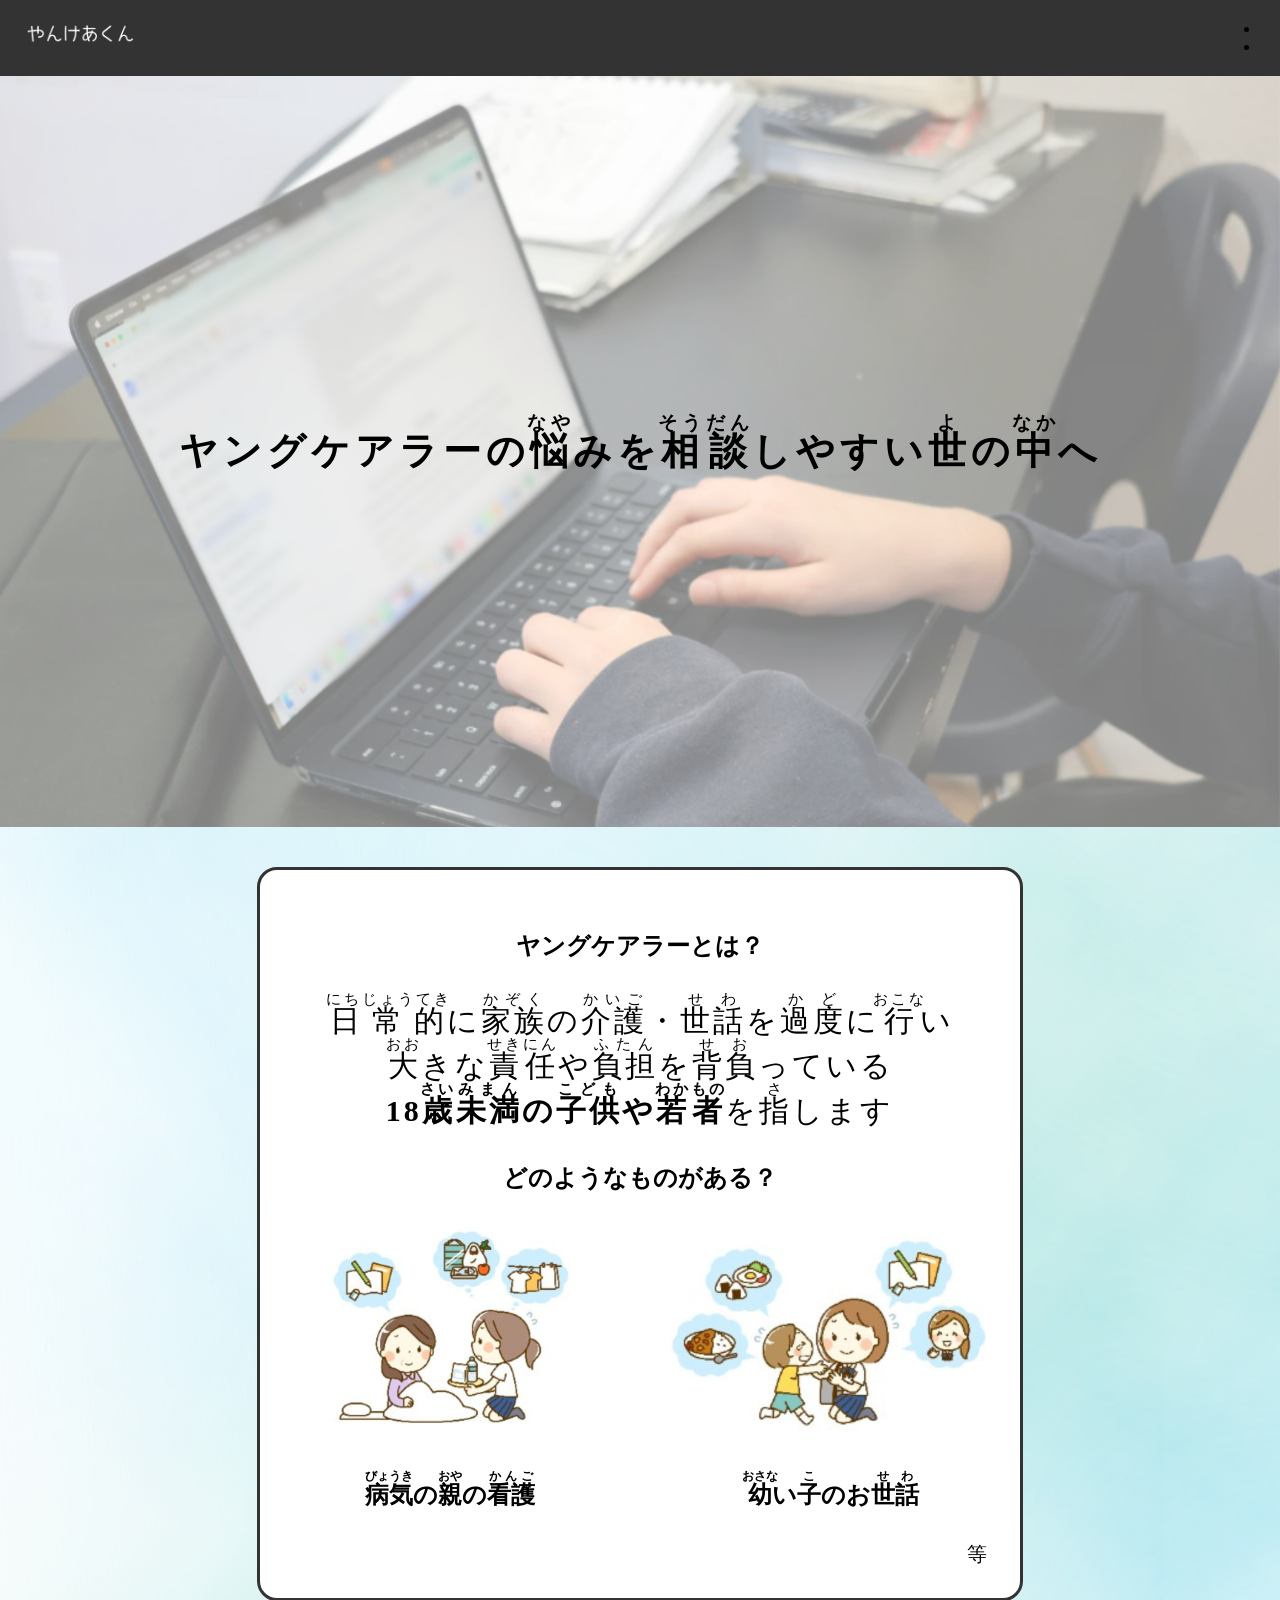
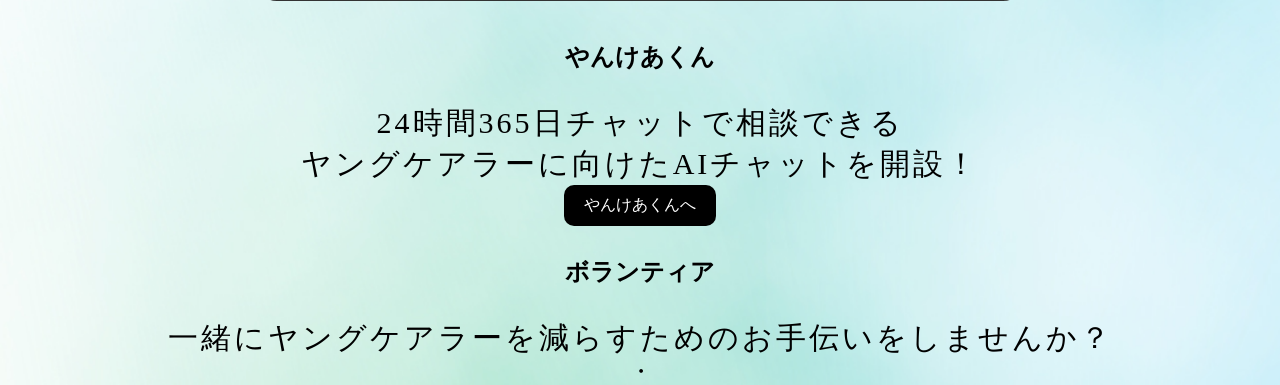
==== index.html @ 2a583b75 "サイト遷移" ====
<!DOCTYPE html>
<html lang = "ja">
<head>
  <meta charset= "UTF-8" >
  <meta name = "viewport" content = "width=device-width, initial-scale=1.0">
  <title>YC</title>
  <link rel = "stylesheet" href = "style.css">
</head>

<body>
  <header>
    <img src = "6d7vv.png">
    <ul>
      <li></li>
      <li></li>
    </ul>
  </header>

  <h1 class = "title">ヤングケアラーの<ruby><rb>悩</rb><rp>(</rp><rt>なや</rt><rp>)</rp></ruby>みを<ruby><rb>相談</rb><rp>(</rp><rt>そうだん</rt><rp>)</rp></ruby>しやすい<ruby><rb>世</rb><rp>(</rp><rt>よ</rt><rp>)</rp></ruby>の<ruby><rb>中</rb><rp>(</rp><rt>なか</rt><rp>)</rp></ruby>へ</h1>

  <div id = "ヤングケアラー">
    <h2>ヤングケアラーとは？</h2>
    <p class = "説明">
      <ruby><rb>日常的</rb><rp>(</rp><rt>にちじょうてき</rt><rp>)</rp></ruby>に<ruby><rb>家族</rb><rp>(</rp><rt>かぞく</rt><rp>)</rp></ruby>の<ruby><rb>介護</rb><rp>(</rp><rt>かいご</rt><rp>)</rp></ruby>・<ruby><rb>世話</rb><rp>(</rp><rt>せわ</rt><rp>)</rp></ruby>を<ruby><rb>過度</rb><rp>(</rp><rt>かど</rt><rp>)</rp></ruby>に<ruby><rb>行</rb><rp>(</rp><rt>おこな</rt><rp>)</rp></ruby>い
      <br>
      <ruby><rb>大</rb><rp>(</rp><rt>おお</rt><rp>)</rp></ruby>きな<ruby><rb>責任</rb><rp>(</rp><rt>せきにん</rt><rp>)</rp></ruby>や<ruby><rb>負担</rb><rp>(</rp><rt>ふたん</rt><rp>)</rp></ruby>を<ruby><rb>背負</rb><rp>(</rp><rt>せお</rt><rp>)</rp></ruby>っている
      <br>
      <span>18<ruby><rb>歳</rb><rp>(</rp><rt>さい</rt><rp>)</rp></ruby><ruby><rb>未満</rb><rp>(</rp><rt>みまん</rt><rp>)</rp></ruby>の<ruby><rb>子供</rb><rp>(</rp><rt>こども</rt><rp>)</rp></ruby>や<ruby><rb>若者</rb><rp>(</rp><rt>わかもの</rt><rp>)</rp></ruby></span>を<ruby><rb>指</rb><rp>(</rp><rt>さ</rt><rp>)</rp></ruby>します
    </p>

    <div id = "一例">
      <h2>どのようなものがある？</h2>
    </div>

    <div class = "image">
      <div class = "box">
        <img src = "1.png">
        <h2><ruby><rb>病気</rb><rp>(</rp><rt>びょうき</rt><rp>)</rp></ruby>の<ruby><rb>親</rb><rp>(</rp><rt>おや</rt><rp>)</rp></ruby>の<ruby><rb>看護</rb><rp>(</rp><rt>かんご</rt><rp>)</rp></ruby></h2>
      </div>
    
      <div class = "box">
        <img src = "2.png">
        <h2><ruby><rb>幼</rb><rp>(</rp><rt>おさな</rt><rp>)</rp></ruby>い<ruby><rb>子</rb><rp>(</rp><rt>こ</rt><rp>)</rp></ruby>のお<ruby><rb>世話</rb><rp>(</rp><rt>せわ</rt><rp>)</rp></ruby></h2>
      </div>
    </div>
    <p class = "tag">等</p>
  </div>




  <div id = "やんけあくん">
    <h2>やんけあくん</h2>
    <p>24時間365日チャットで相談できる
      <br>
      ヤングケアラーに向けたAIチャットを開設！
    </p>
    <a href = "https://projectn-shizuoka.github.io/YC/AI" class = "btn">やんけあくんへ</a>
  </div>

  <div id = "ボランティア">
    <h2>ボランティア</h2>
    <p>一緒にヤングケアラーを減らすためのお手伝いをしませんか？</P>
    <h3>・</h3>
  </div>

  <footer>

  </footer>
</body>
</html>
---- style.css ----
* {
  margin: 0;
  padding: 0;
}

header {
  background-color: #333333;
  display: flex;
  justify-content: space-between;
  padding: 20px;
}

header img{
  height: 30px;
}

body {
  text-align: center;
  margin: 0;
  background-image: url(27131331.jpg);
  background-size: cover;
}

.title {
  background-image: url(PC.png);
  background-size: cover;
  padding: 350px 0;
  font-size: 38px;
  letter-spacing: 5px;
}

#ヤングケアラー {
  background-color: white;
  border: 3px solid #333;
  border-radius: 20px;
  padding: 30px;
  width: 80%;
  max-width: 700px;
  margin: 40px auto;
}

.image {
  display: flex;
  justify-content: center;
  gap: 60px;
  align-items: center;
}

.tag {
  font-size: 20px;
  display: flex;
  justify-content: flex-end;
}

h2 {
  margin: 30px;
}

p {
  font-size: 30px;
  letter-spacing: 3px;
}

span {
  font-weight: bold;
}

.btn {
  display: inline-block;
  padding: 10px 20px;
  background: black;
  color: white;
  text-decoration: none;
  border-radius: 10px;
}
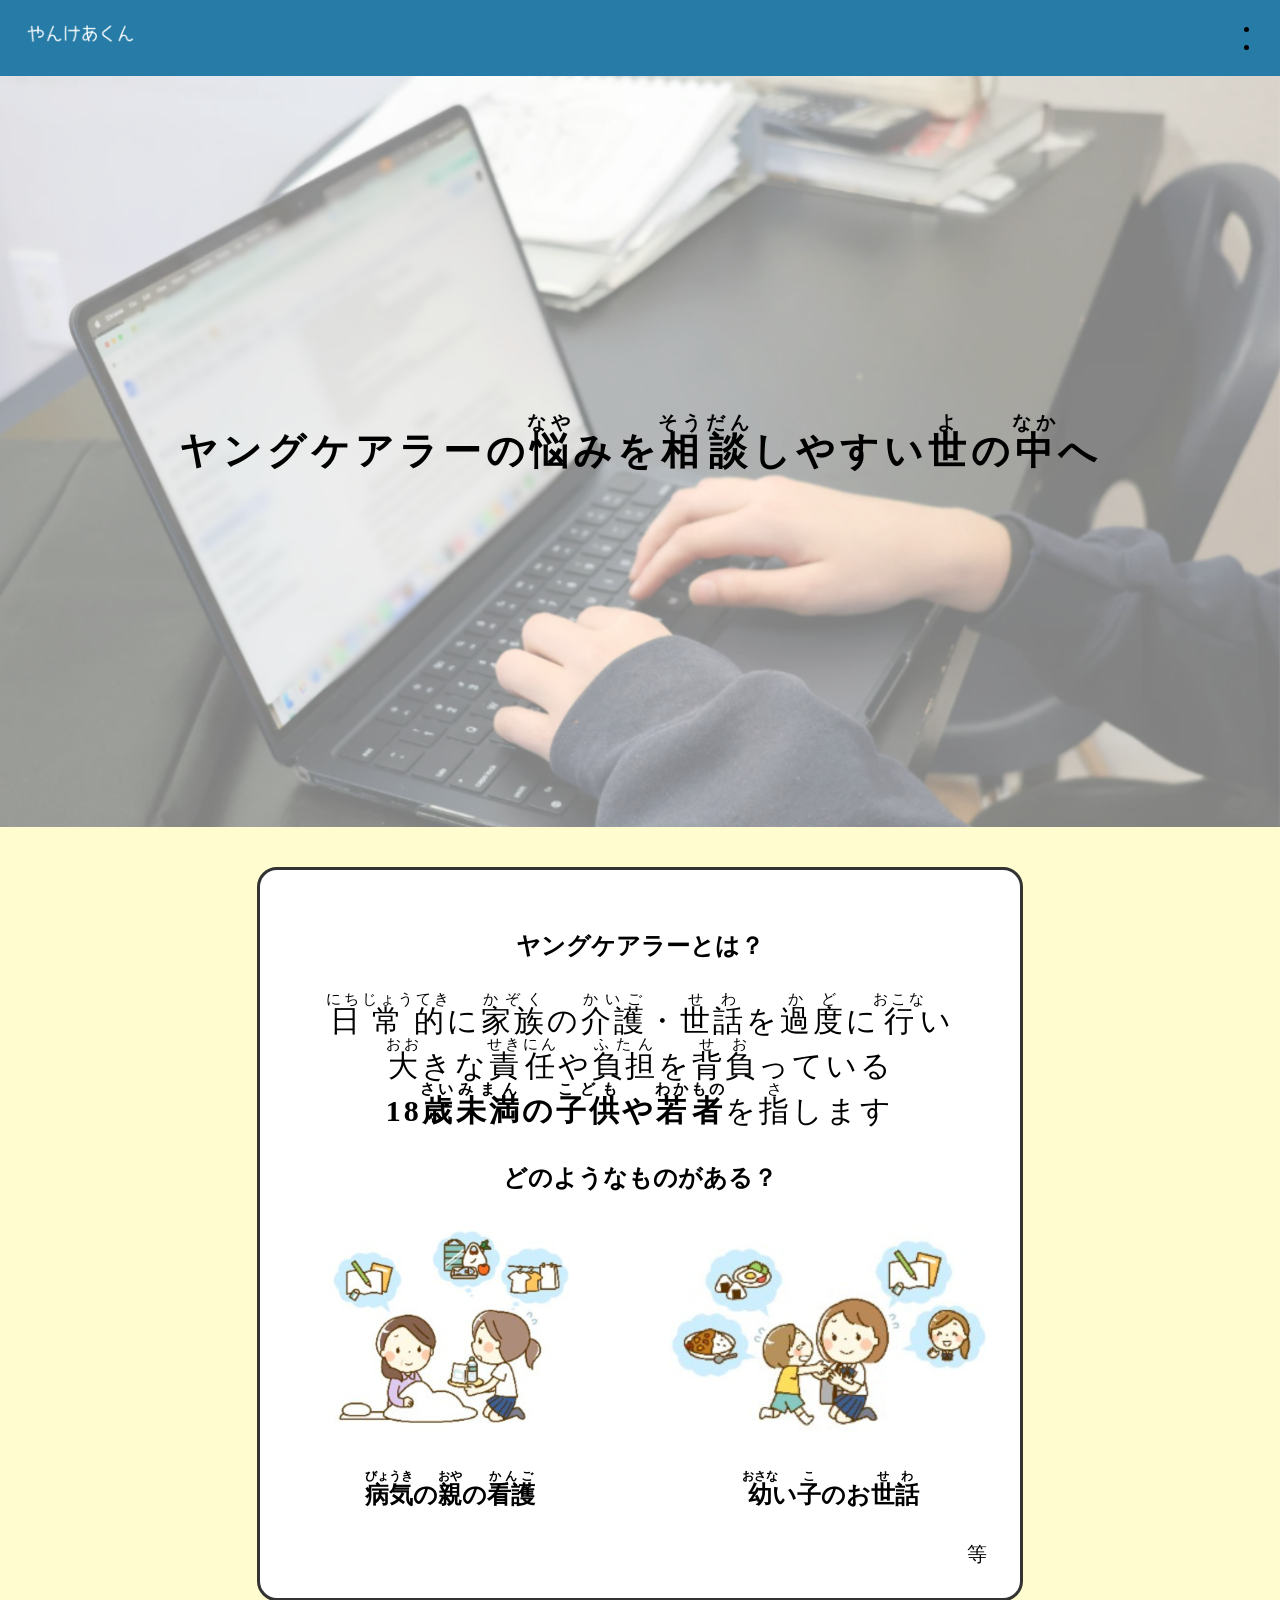
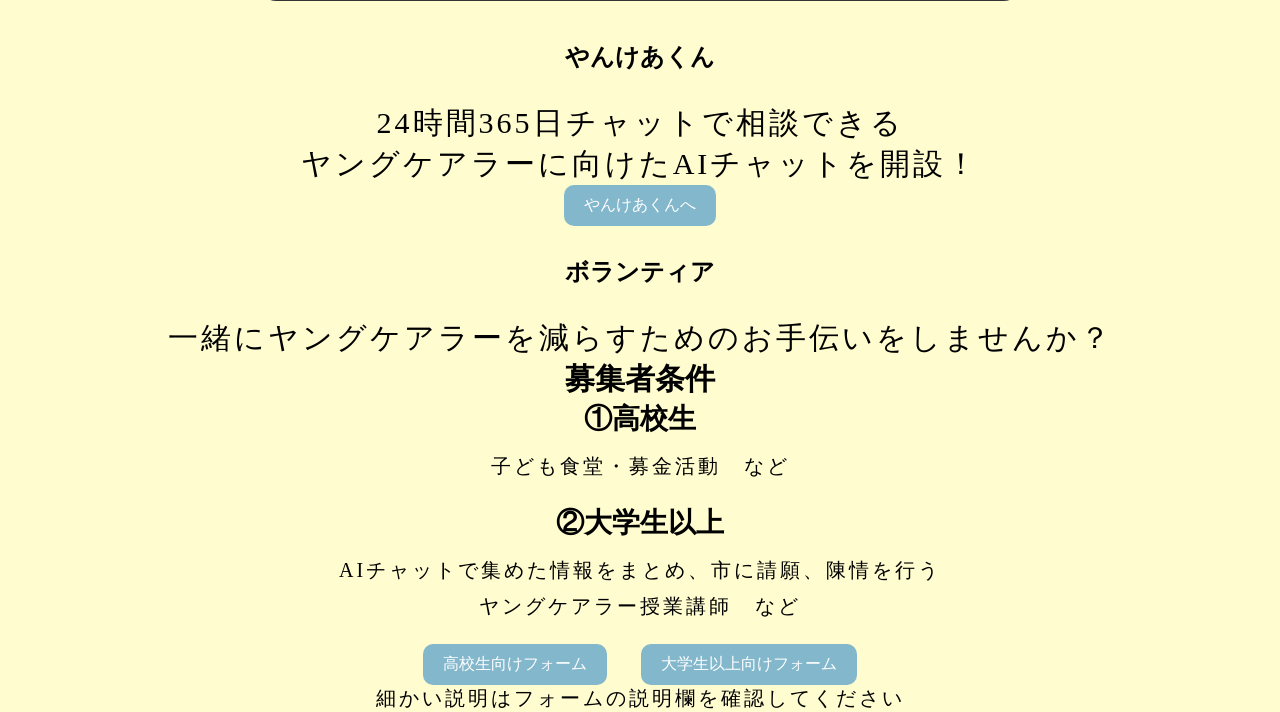
==== commit 7f247333: "色々" ====
--- a/index.html
+++ b/index.html
@@ -9,7 +9,9 @@
 
 <body>
   <header>
-    <img src = "6d7vv.png">
+    <a href = "https://projectn-shizuoka.github.io/YC/">
+      <img src = "6d7vv.png">
+    </a>
     <ul>
       <li></li>
       <li></li>
@@ -60,9 +62,29 @@
 
   <div id = "ボランティア">
     <h2>ボランティア</h2>
-    <p>一緒にヤングケアラーを減らすためのお手伝いをしませんか？</P>
-    <h3>・</h3>
+    <p>一緒にヤングケアラーを減らすためのお手伝いをしませんか？</p>
+    <h3>募集者条件</h3>
+
+    <div class = "条件">
+      <h3>①高校生</h3>
+      <p>子ども食堂・募金活動　など</p>
+    </div>
+
+    <div class = "条件">
+      <h3>②大学生以上</h3>
+      <p>AIチャットで集めた情報をまとめ、市に請願、陳情を行う</p>
+      <p>ヤングケアラー授業講師　など</p>
+    </div>
+
+    <a href = "https://docs.google.com/forms/d/e/1FAIpQLSfSboiYkQoDjA2jQTPBDQE5GX3nKRKYoiOXiu_vukmJs43rTQ/viewform?usp=publish-editor" class = "push">高校生向けフォーム</a>
+    <a href = "https://docs.google.com/forms/d/e/1FAIpQLScYDPjGBDAaTPzCqqTIodKEYMm9psNmknJYxz3lgyFinwPcyQ/viewform?usp=publish-editor" class = "push">大学生以上向けフォーム</a>
+    <p class = "caution">
+      細かい説明はフォームの説明欄を確認してください
+    </p>
+    
   </div>
+
+  <div></div>
 
   <footer>
 
--- a/style.css
+++ b/style.css
@@ -4,7 +4,7 @@
 }
 
 header {
-  background-color: #333333;
+  background-color: #267CA7;
   display: flex;
   justify-content: space-between;
   padding: 20px;
@@ -17,7 +17,7 @@
 body {
   text-align: center;
   margin: 0;
-  background-image: url(27131331.jpg);
+  background-image: url(YC_background.png);
   background-size: cover;
 }
 
@@ -68,8 +68,64 @@
 .btn {
   display: inline-block;
   padding: 10px 20px;
-  background: black;
+  background: #82B7CC;
   color: white;
   text-decoration: none;
   border-radius: 10px;
+  transition: 0.3s;
 }
+
+.btn:hover {
+  background: #4f8cad;
+}
+
+.push {
+  display: inline-block;
+  padding: 10px 20px;
+  background: #82B7CC;
+  color: white;
+  text-decoration: none;
+  border-radius: 10px;
+  margin: 0 15px;
+  transition: 0.3s;
+}
+
+.push:hover {
+  background: #4f8cad;
+}
+
+.ボランティア {
+  text-align: center;
+  padding: 60px 20px;
+}
+
+.ボランティア h2 {
+  font-size: 40px;
+  margin-bottom: 40px;
+}
+
+.ボランティア h3 {
+  margin-bottom: 40px;
+}
+
+.条件 {
+  margin-bottom: 20px;
+}
+
+.条件 h3 {
+  font-size: 28px;
+  margin-bottom: 10px;
+}
+
+.条件 p {
+  font-size: 20px;
+  line-height: 1.8;
+}
+
+.caution {
+  font-size: 20px;
+}
+
+h3 {
+  font-size: 30px;
+}
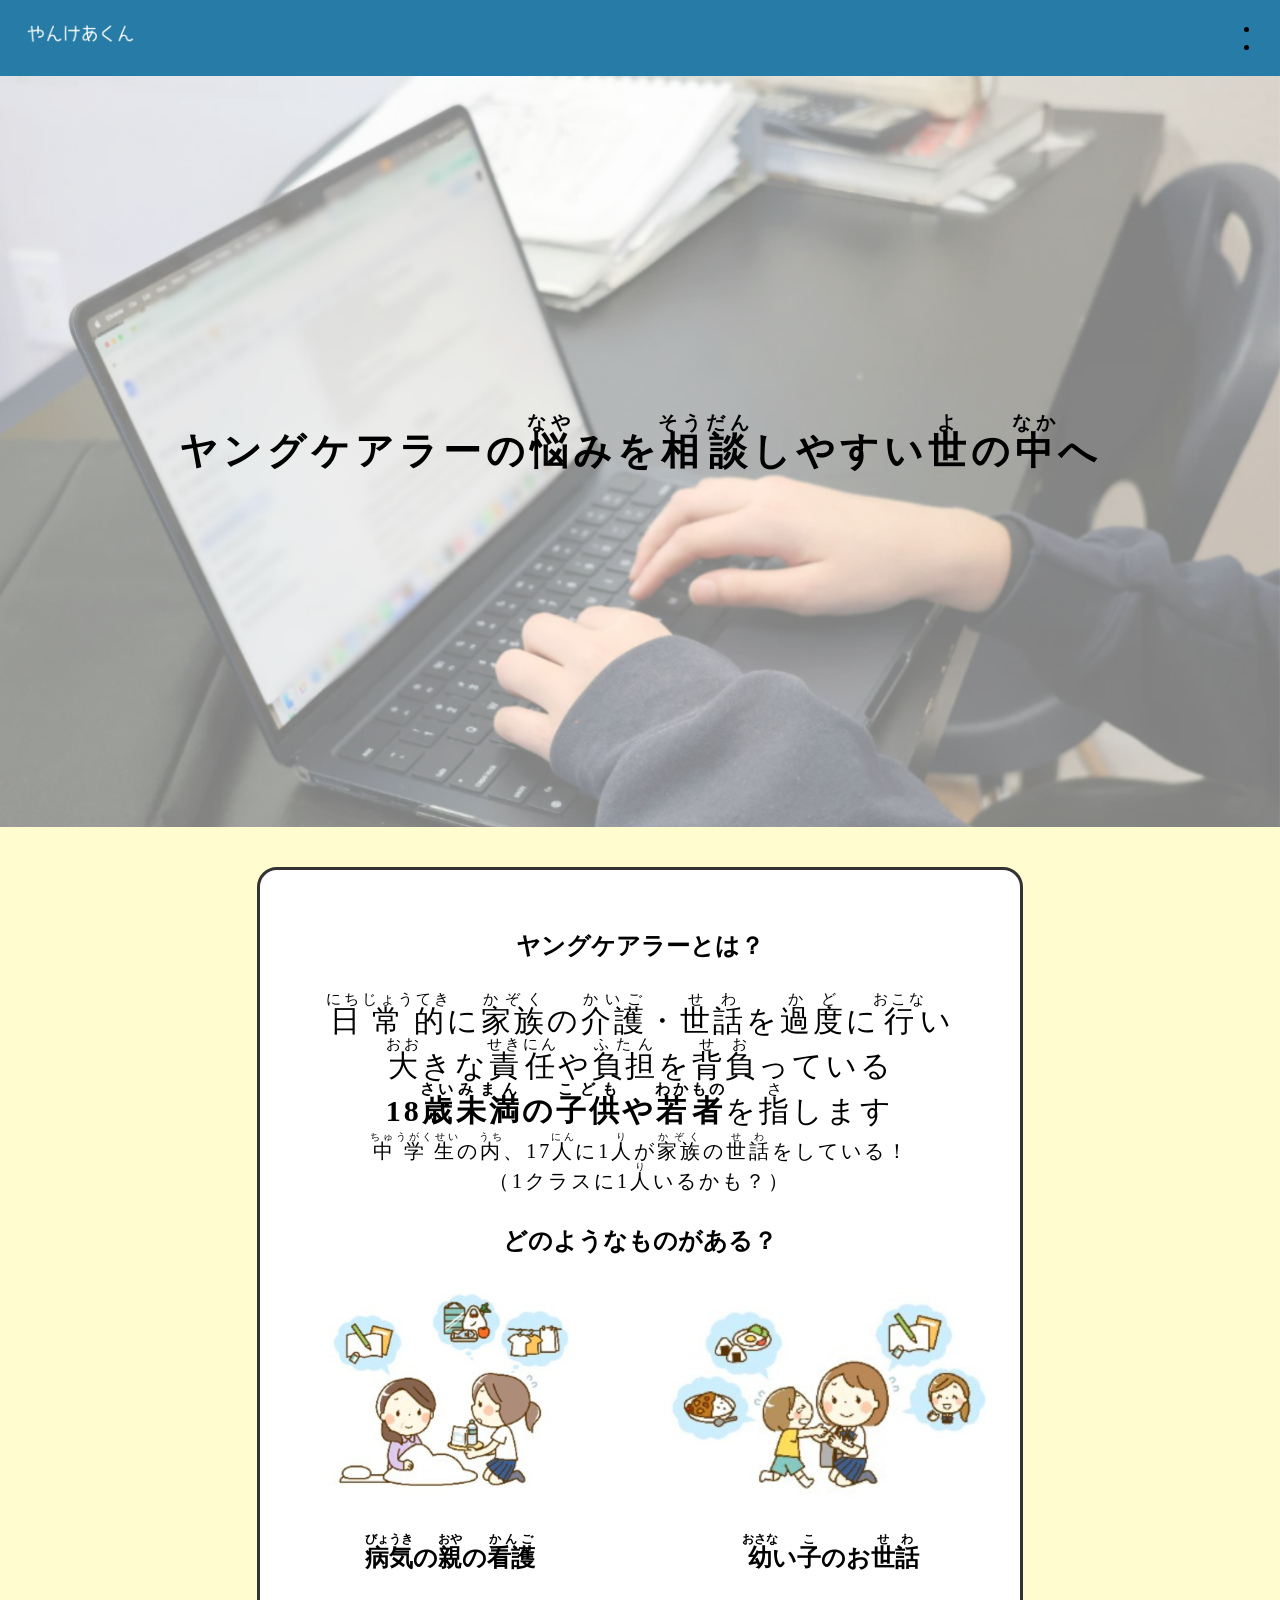
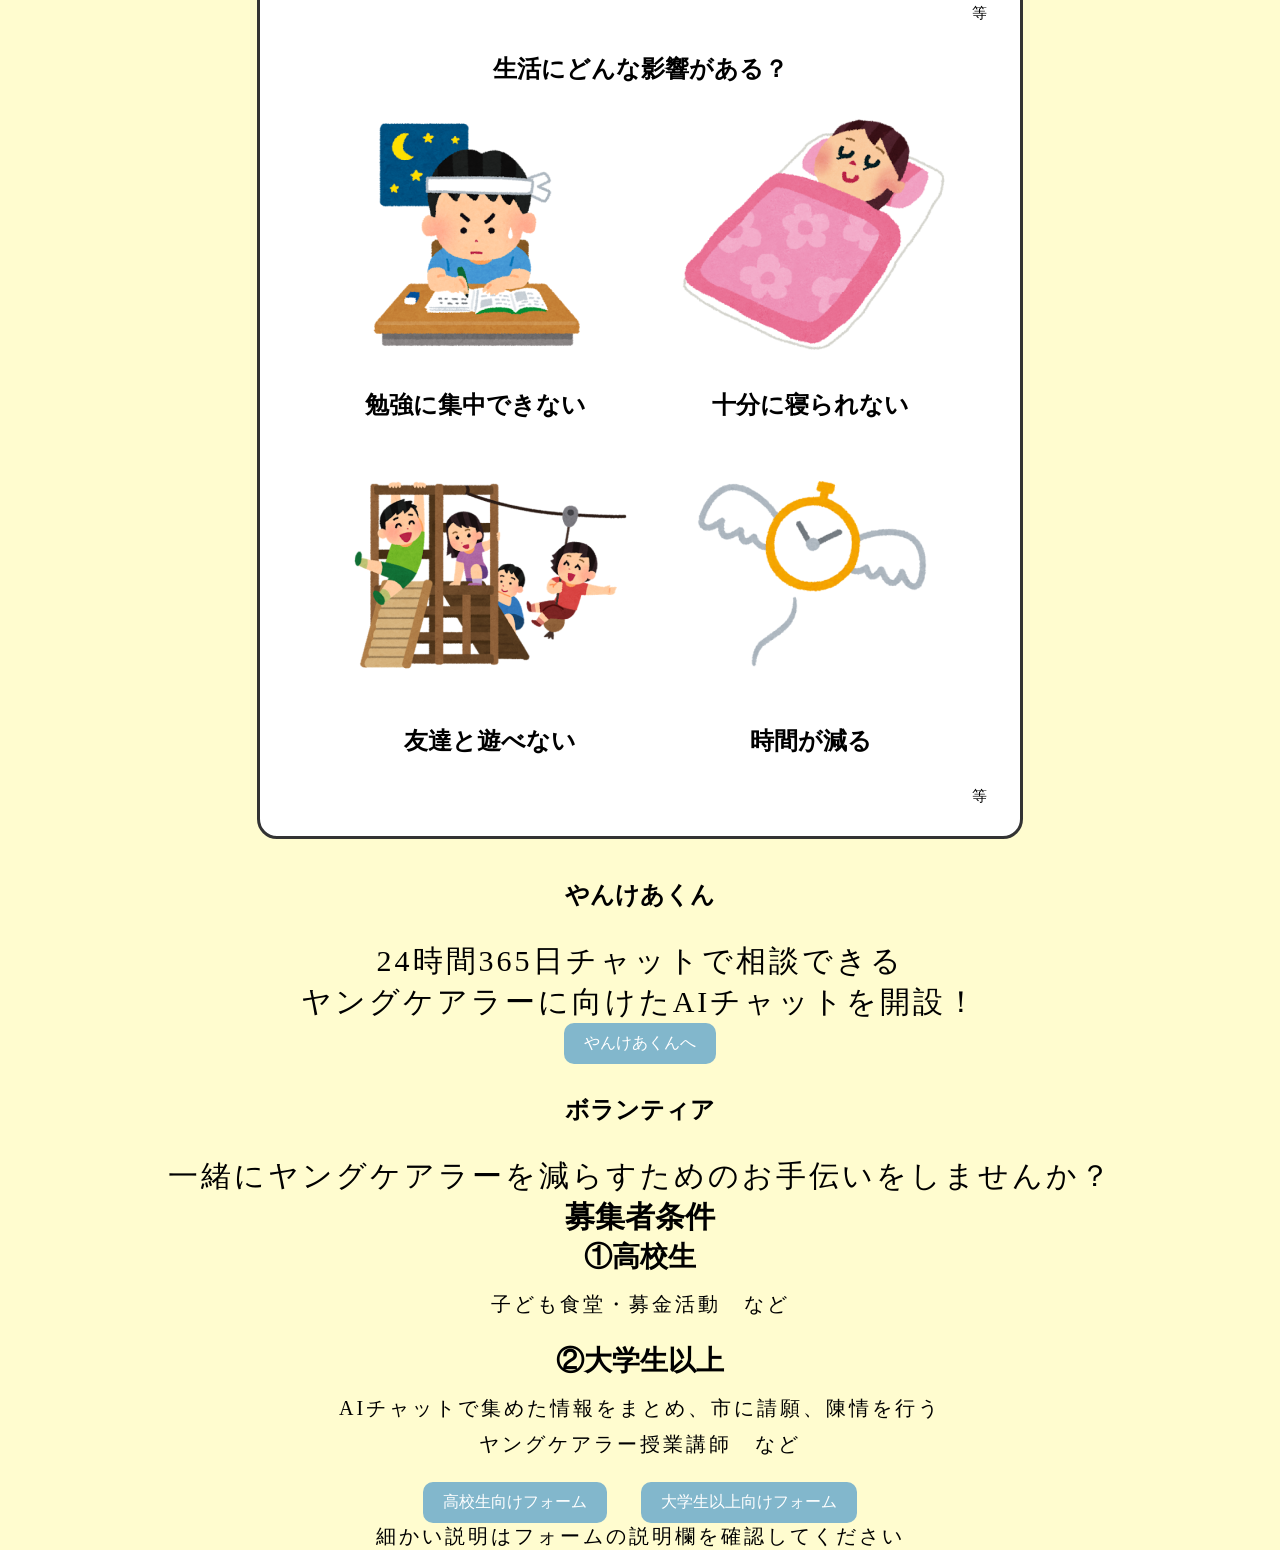
==== commit 5b5c5935: "スマホに対応した版の画像" ====
--- a/index.html
+++ b/index.html
@@ -5,6 +5,7 @@
   <meta name = "viewport" content = "width=device-width, initial-scale=1.0">
   <title>YC</title>
   <link rel = "stylesheet" href = "style.css">
+  <meta name="viewport" content="width=device-width, initial-scale=1.0">
 </head>
 
 <body>
@@ -30,6 +31,11 @@
       <span>18<ruby><rb>歳</rb><rp>(</rp><rt>さい</rt><rp>)</rp></ruby><ruby><rb>未満</rb><rp>(</rp><rt>みまん</rt><rp>)</rp></ruby>の<ruby><rb>子供</rb><rp>(</rp><rt>こども</rt><rp>)</rp></ruby>や<ruby><rb>若者</rb><rp>(</rp><rt>わかもの</rt><rp>)</rp></ruby></span>を<ruby><rb>指</rb><rp>(</rp><rt>さ</rt><rp>)</rp></ruby>します
     </p>
 
+    <p class = "人数">
+      <ruby><rb>中学生</rb><rp>(</rp><rt>ちゅうがくせい</rt><rp>)</rp></ruby>の<ruby><rb>内</rb><rp>(</rp><rt>うち</rt><rp>)</rp></ruby>、17<ruby><rb>人</rb><rp>(</rp><rt>にん</rt><rp>)</rp></ruby>に1<ruby><rb>人</rb><rp>(</rp><rt>り</rt><rp>)</rp></ruby>が<ruby><rb>家族</rb><rp>(</rp><rt>かぞく</rt><rp>)</rp></ruby>の<ruby><rb>世話</rb><rp>(</rp><rt>せわ</rt><rp>)</rp></ruby>をしている！
+      <br>（1クラスに1<ruby><rb>人</rb><rp>(</rp><rt>り</rt><rp>)</rp></ruby>いるかも？）
+    </p>
+
     <div id = "一例">
       <h2>どのようなものがある？</h2>
     </div>
@@ -45,6 +51,37 @@
         <h2><ruby><rb>幼</rb><rp>(</rp><rt>おさな</rt><rp>)</rp></ruby>い<ruby><rb>子</rb><rp>(</rp><rt>こ</rt><rp>)</rp></ruby>のお<ruby><rb>世話</rb><rp>(</rp><rt>せわ</rt><rp>)</rp></ruby></h2>
       </div>
     </div>
+
+    <p class = "tag">等</p>
+
+    <div class = "一例">
+      <h2>生活にどんな影響がある？</h2>
+    </div>
+
+    <div class = "image">
+      <div class = "box">
+        <img src = "study.png">
+        <h2>勉強に集中できない</h2>
+      </div>
+
+      <div class = "box">
+        <img src = "sleep.png">
+        <h2>十分に寝られない</h2>
+      </div>
+    </div>
+
+    <div class = "image">
+      <div class = "box">
+        <img src = "play.png">
+        <h2>友達と遊べない</h2>
+      </div>
+    
+      <div class = "box">
+        <img src = "time.png">
+        <h2>時間が減る</h2>
+      </div>
+    </div>
+
     <p class = "tag">等</p>
   </div>
 
--- a/style.css
+++ b/style.css
@@ -34,9 +34,12 @@
   border: 3px solid #333;
   border-radius: 20px;
   padding: 30px;
-  width: 80%;
   max-width: 700px;
   margin: 40px auto;
+}
+
+.人数 {
+  font-size: 20px;
 }
 
 .image {
@@ -46,8 +49,15 @@
   align-items: center;
 }
 
+@media (max-width: 768px) {
+  .image {
+    flex-direction: column;
+    gap: 20px;
+  }
+}
+
 .tag {
-  font-size: 20px;
+  font-size: 15px;
   display: flex;
   justify-content: flex-end;
 }
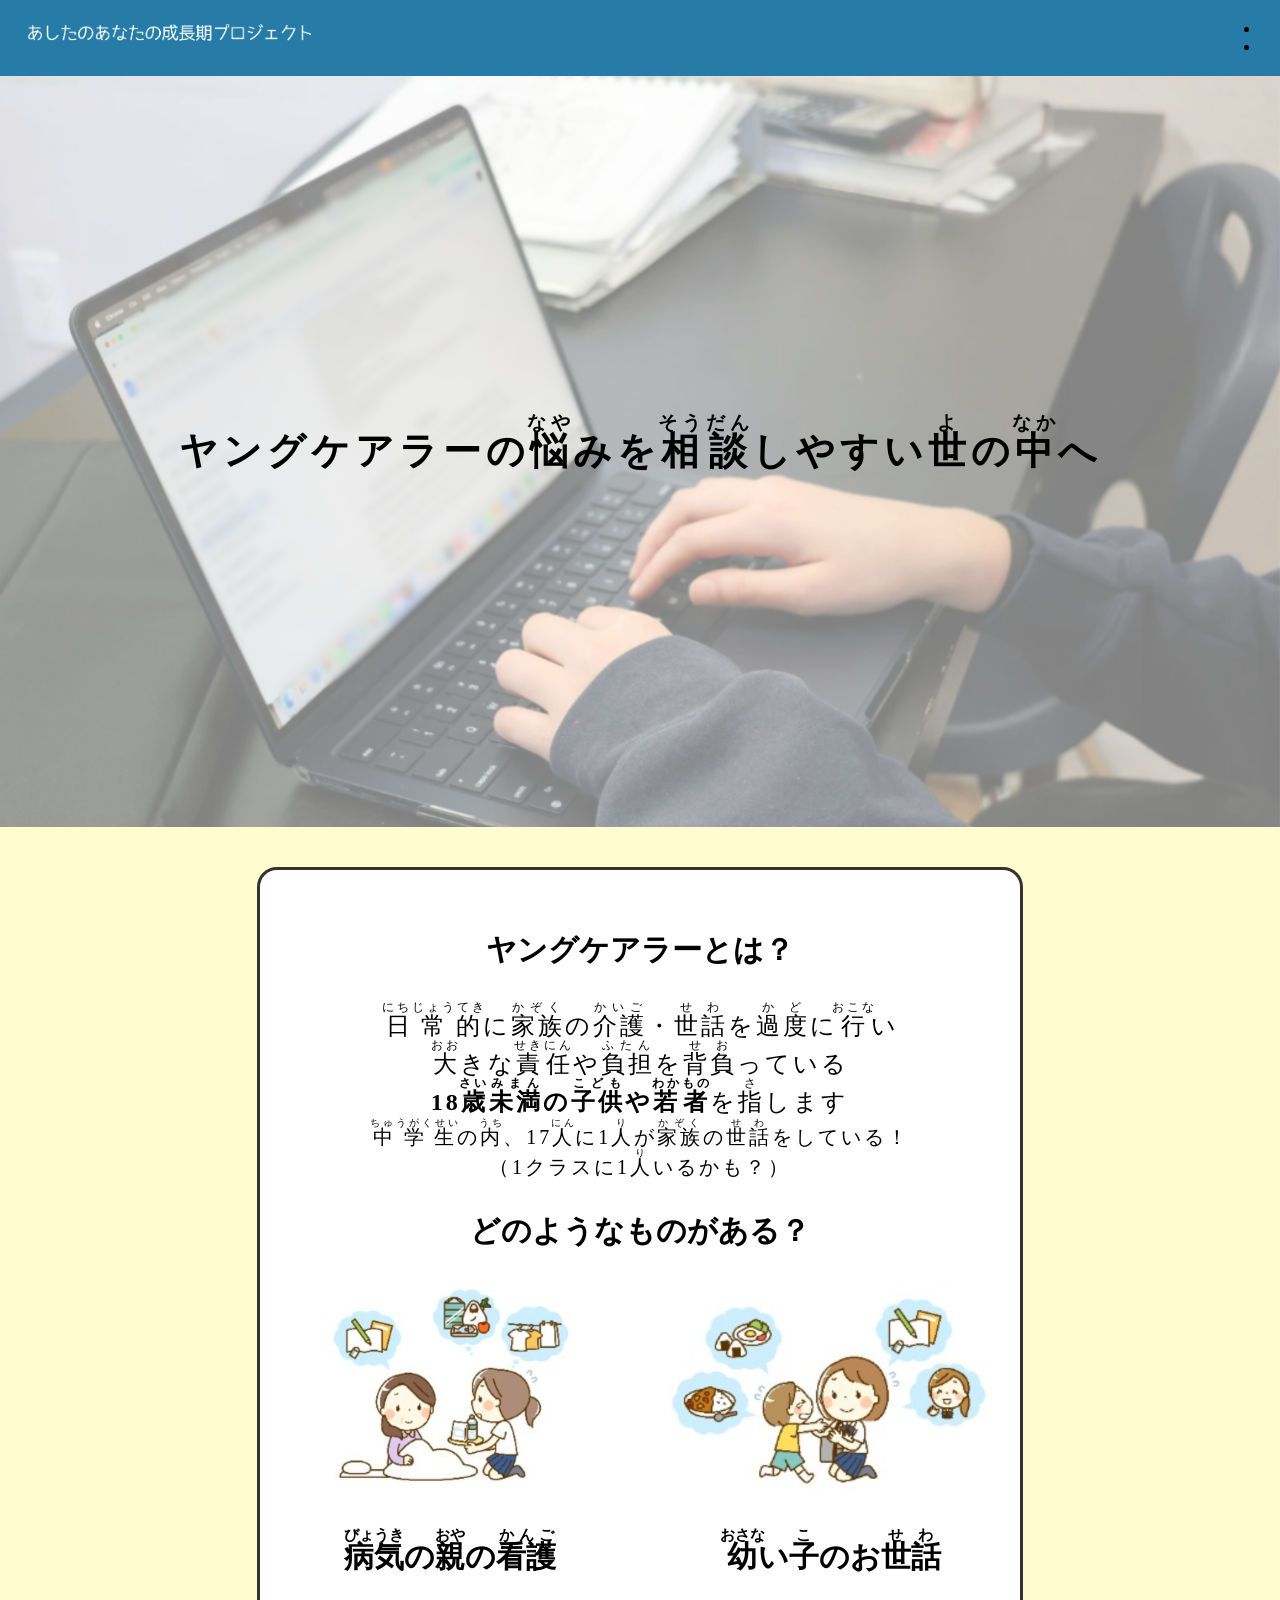
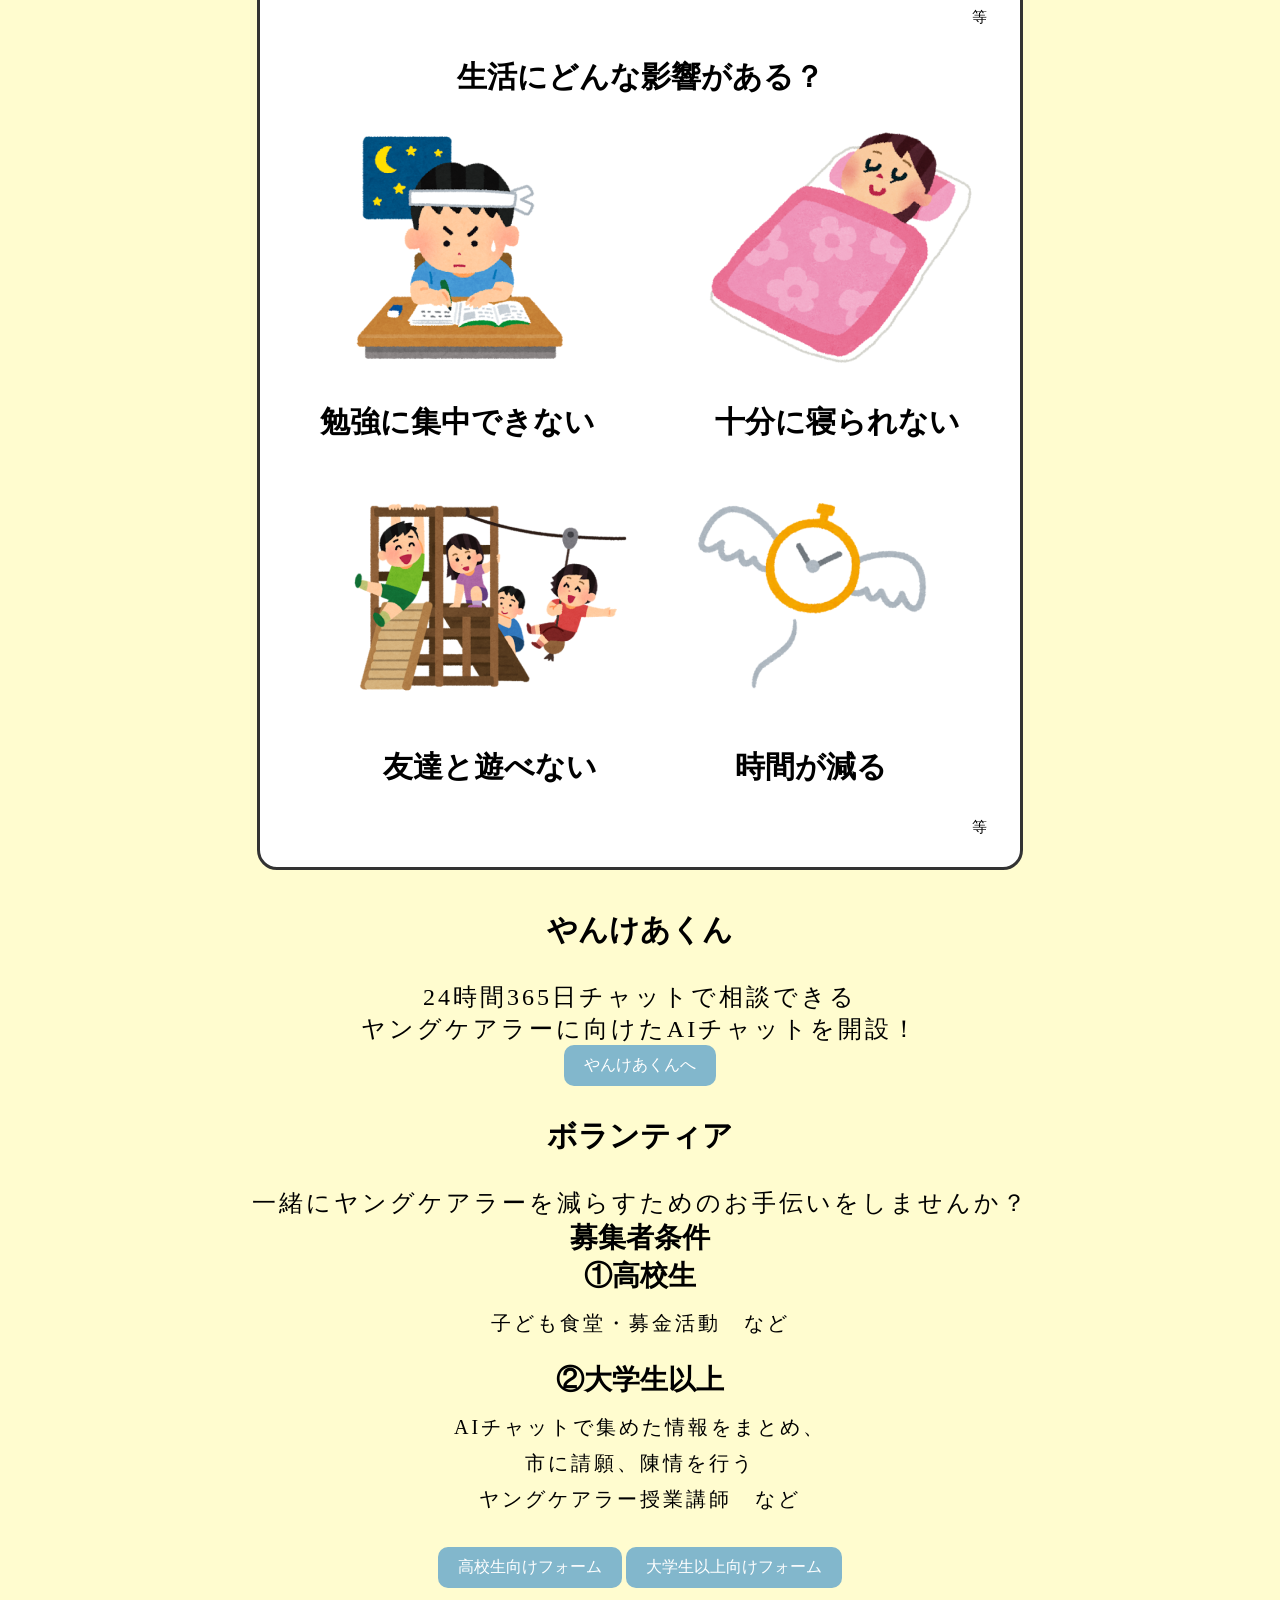
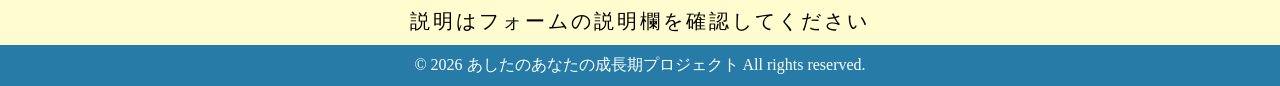
==== commit 6a367eba: "ふったー" ====
--- a/index.html
+++ b/index.html
@@ -11,7 +11,7 @@
 <body>
   <header>
     <a href = "https://projectn-shizuoka.github.io/YC/">
-      <img src = "6d7vv.png">
+      <img src = "名前.png">
     </a>
     <ul>
       <li></li>
@@ -109,14 +109,14 @@
 
     <div class = "条件">
       <h3>②大学生以上</h3>
-      <p>AIチャットで集めた情報をまとめ、市に請願、陳情を行う</p>
+      <p>AIチャットで集めた情報をまとめ、<br>市に請願、陳情を行う</p>
       <p>ヤングケアラー授業講師　など</p>
     </div>
 
     <a href = "https://docs.google.com/forms/d/e/1FAIpQLSfSboiYkQoDjA2jQTPBDQE5GX3nKRKYoiOXiu_vukmJs43rTQ/viewform?usp=publish-editor" class = "push">高校生向けフォーム</a>
     <a href = "https://docs.google.com/forms/d/e/1FAIpQLScYDPjGBDAaTPzCqqTIodKEYMm9psNmknJYxz3lgyFinwPcyQ/viewform?usp=publish-editor" class = "push">大学生以上向けフォーム</a>
     <p class = "caution">
-      細かい説明はフォームの説明欄を確認してください
+      説明はフォームの説明欄を確認してください
     </p>
     
   </div>
@@ -124,7 +124,7 @@
   <div></div>
 
   <footer>
-
+    &copy; 2026 あしたのあなたの成長期プロジェクト All rights reserved.
   </footer>
 </body>
 </html>
--- a/style.css
+++ b/style.css
@@ -25,7 +25,6 @@
   background-image: url(PC.png);
   background-size: cover;
   padding: 350px 0;
-  font-size: 38px;
   letter-spacing: 5px;
 }
 
@@ -62,15 +61,6 @@
   justify-content: flex-end;
 }
 
-h2 {
-  margin: 30px;
-}
-
-p {
-  font-size: 30px;
-  letter-spacing: 3px;
-}
-
 span {
   font-weight: bold;
 }
@@ -96,8 +86,9 @@
   color: white;
   text-decoration: none;
   border-radius: 10px;
-  margin: 0 15px;
+  margin: 10px auto;
   transition: 0.3s;
+
 }
 
 .push:hover {
@@ -134,8 +125,29 @@
 
 .caution {
   font-size: 20px;
+  padding: 10px;
+}
+
+p {
+  font-size: clamp(15px, 2.5vw, 24px);
+  letter-spacing: 3px;
+}
+
+h2 {
+  font-size: clamp(22px, 3vw, 30px);
+  margin: 30px;
 }
 
 h3 {
-  font-size: 30px;
+  font-size: clamp(18px, 2.5vw, 28px);
+}
+
+.title {
+  font-size: clamp(24px, 5vw, 38px);
+}
+
+footer{
+  background-color: #267CA7;
+  color: #FFFFFF;
+  padding: 10px;
 }
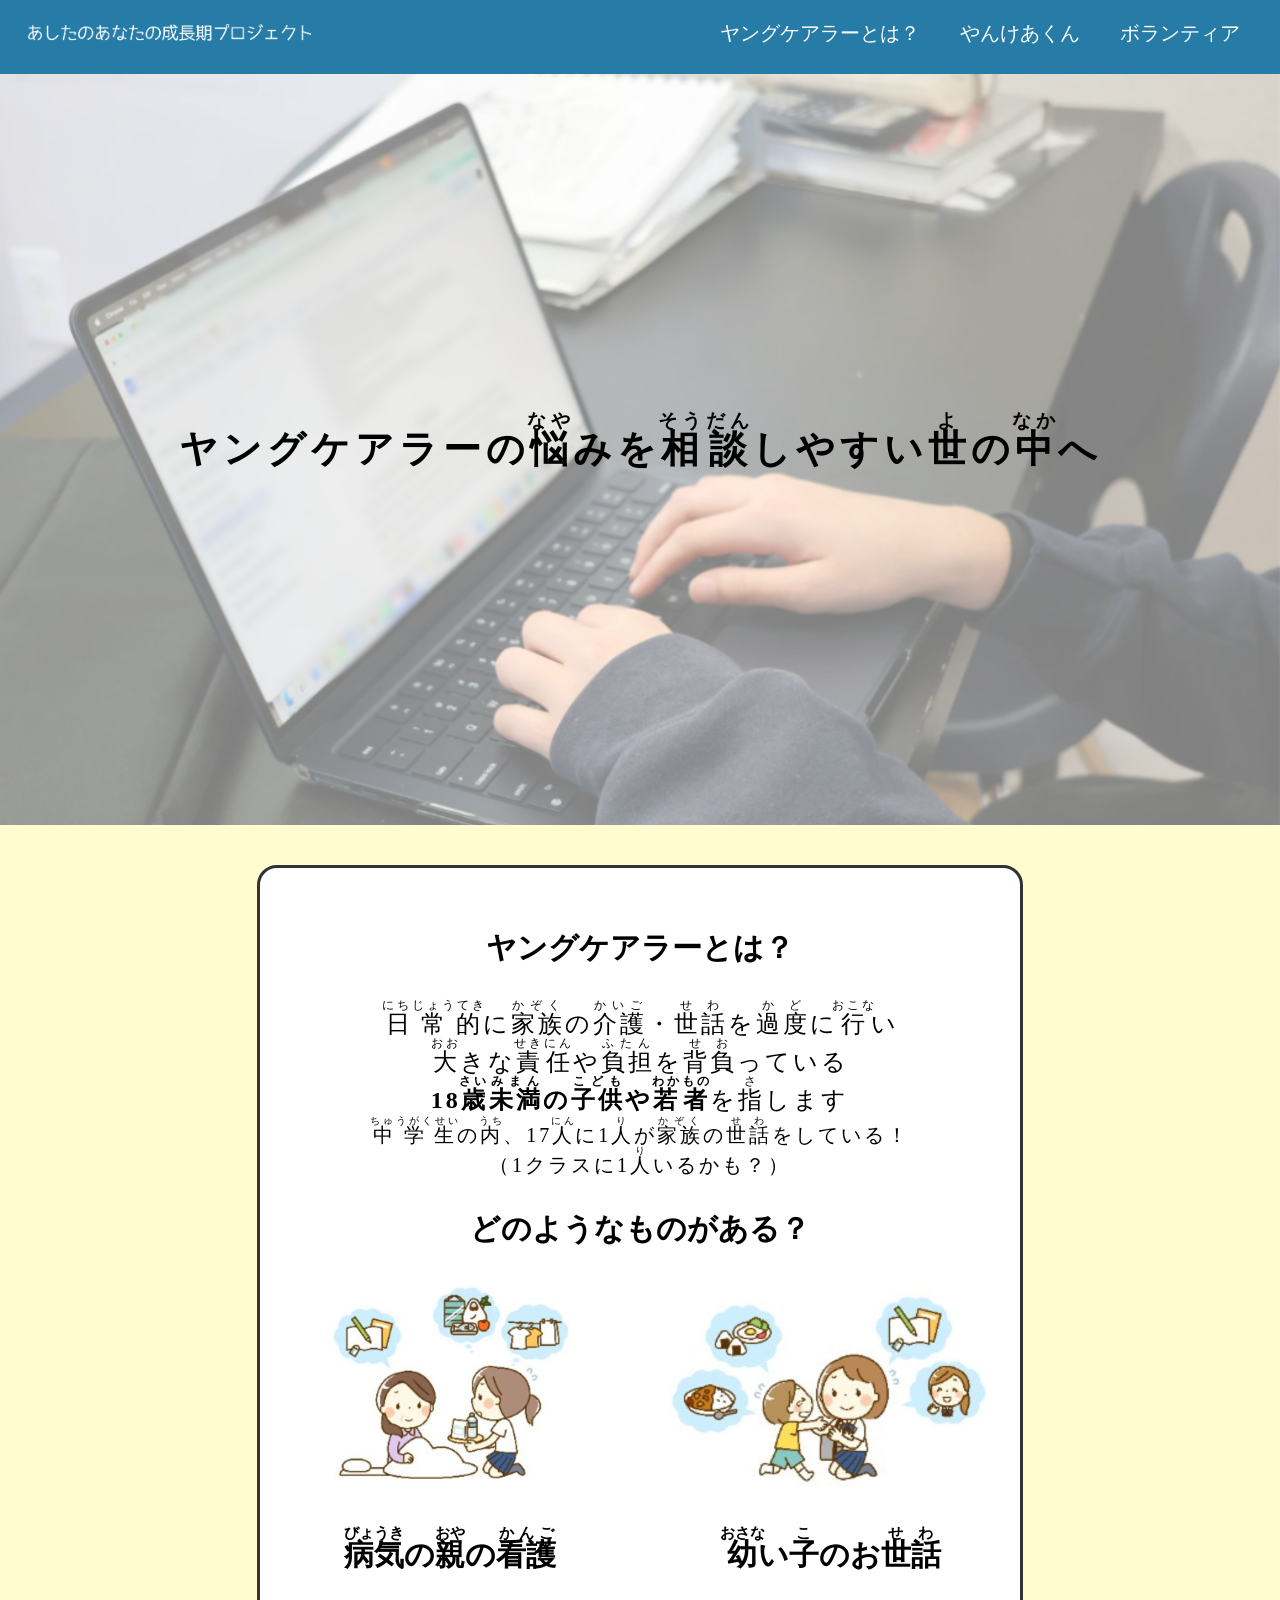
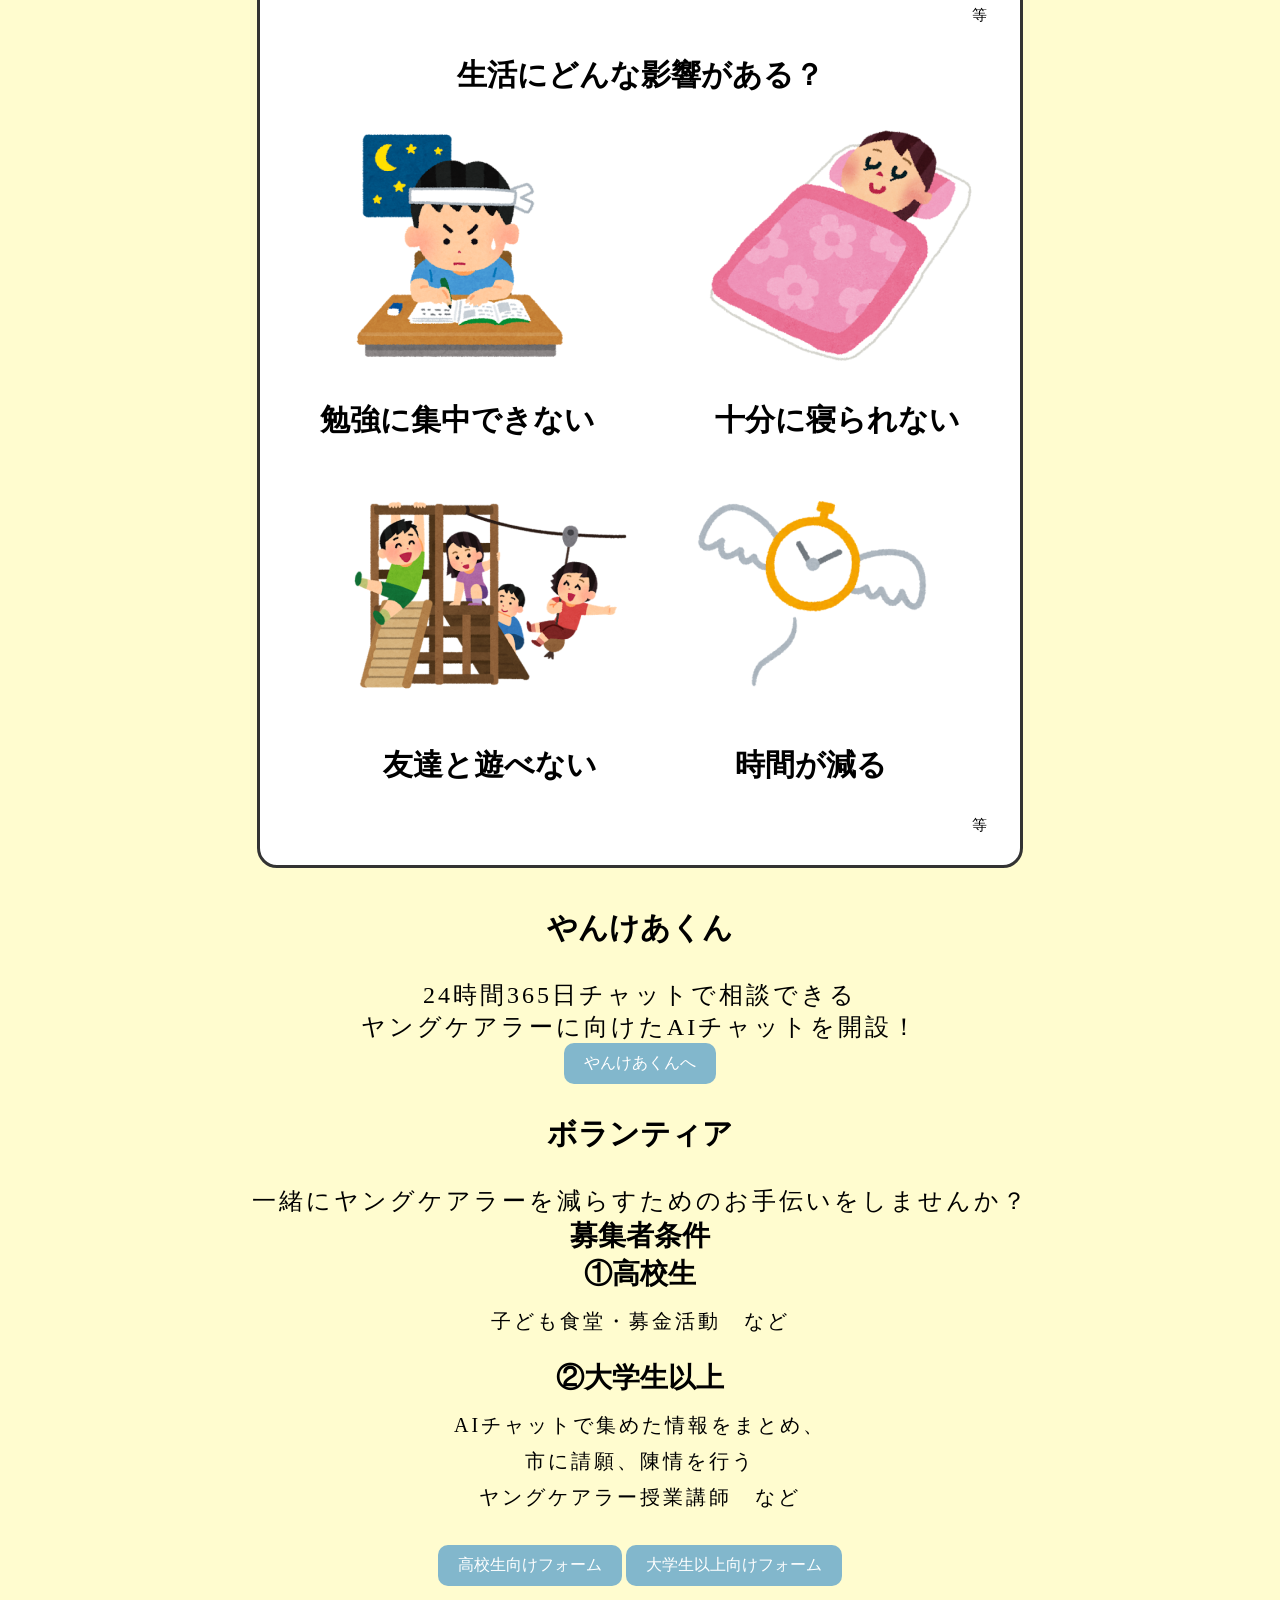
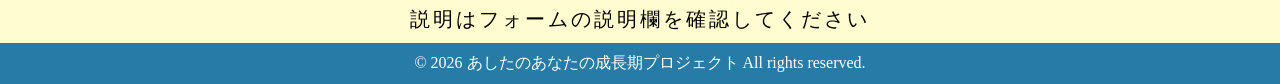
==== commit 1546f145: "やんけあくん更新" ====
--- a/index.html
+++ b/index.html
@@ -14,8 +14,9 @@
       <img src = "名前.png">
     </a>
     <ul>
-      <li></li>
-      <li></li>
+      <li><a href = "#ヤングケアラー">ヤングケアラーとは？</a></li>
+      <li><a href = "#やんけあくん">やんけあくん</a></li>
+      <li><a href = "#ボランティア">ボランティア</a></li>
     </ul>
   </header>
 
--- a/style.css
+++ b/style.css
@@ -8,6 +8,26 @@
   display: flex;
   justify-content: space-between;
   padding: 20px;
+}
+
+header ul {
+  margin: 0;
+  display: flex;
+  list-style: none;
+}
+
+header ul li {
+  padding: 0 20px;
+}
+
+header ul li a {
+  color: #FFFFFF;
+  font-size: 20px;
+  text-decoration: none;
+}
+
+header ul li a:hover {
+  color: #7BC3D1
 }
 
 header img{
@@ -95,9 +115,11 @@
   background: #4f8cad;
 }
 
+
 .ボランティア {
   text-align: center;
   padding: 60px 20px;
+  margin-top: 30px;
 }
 
 .ボランティア h2 {
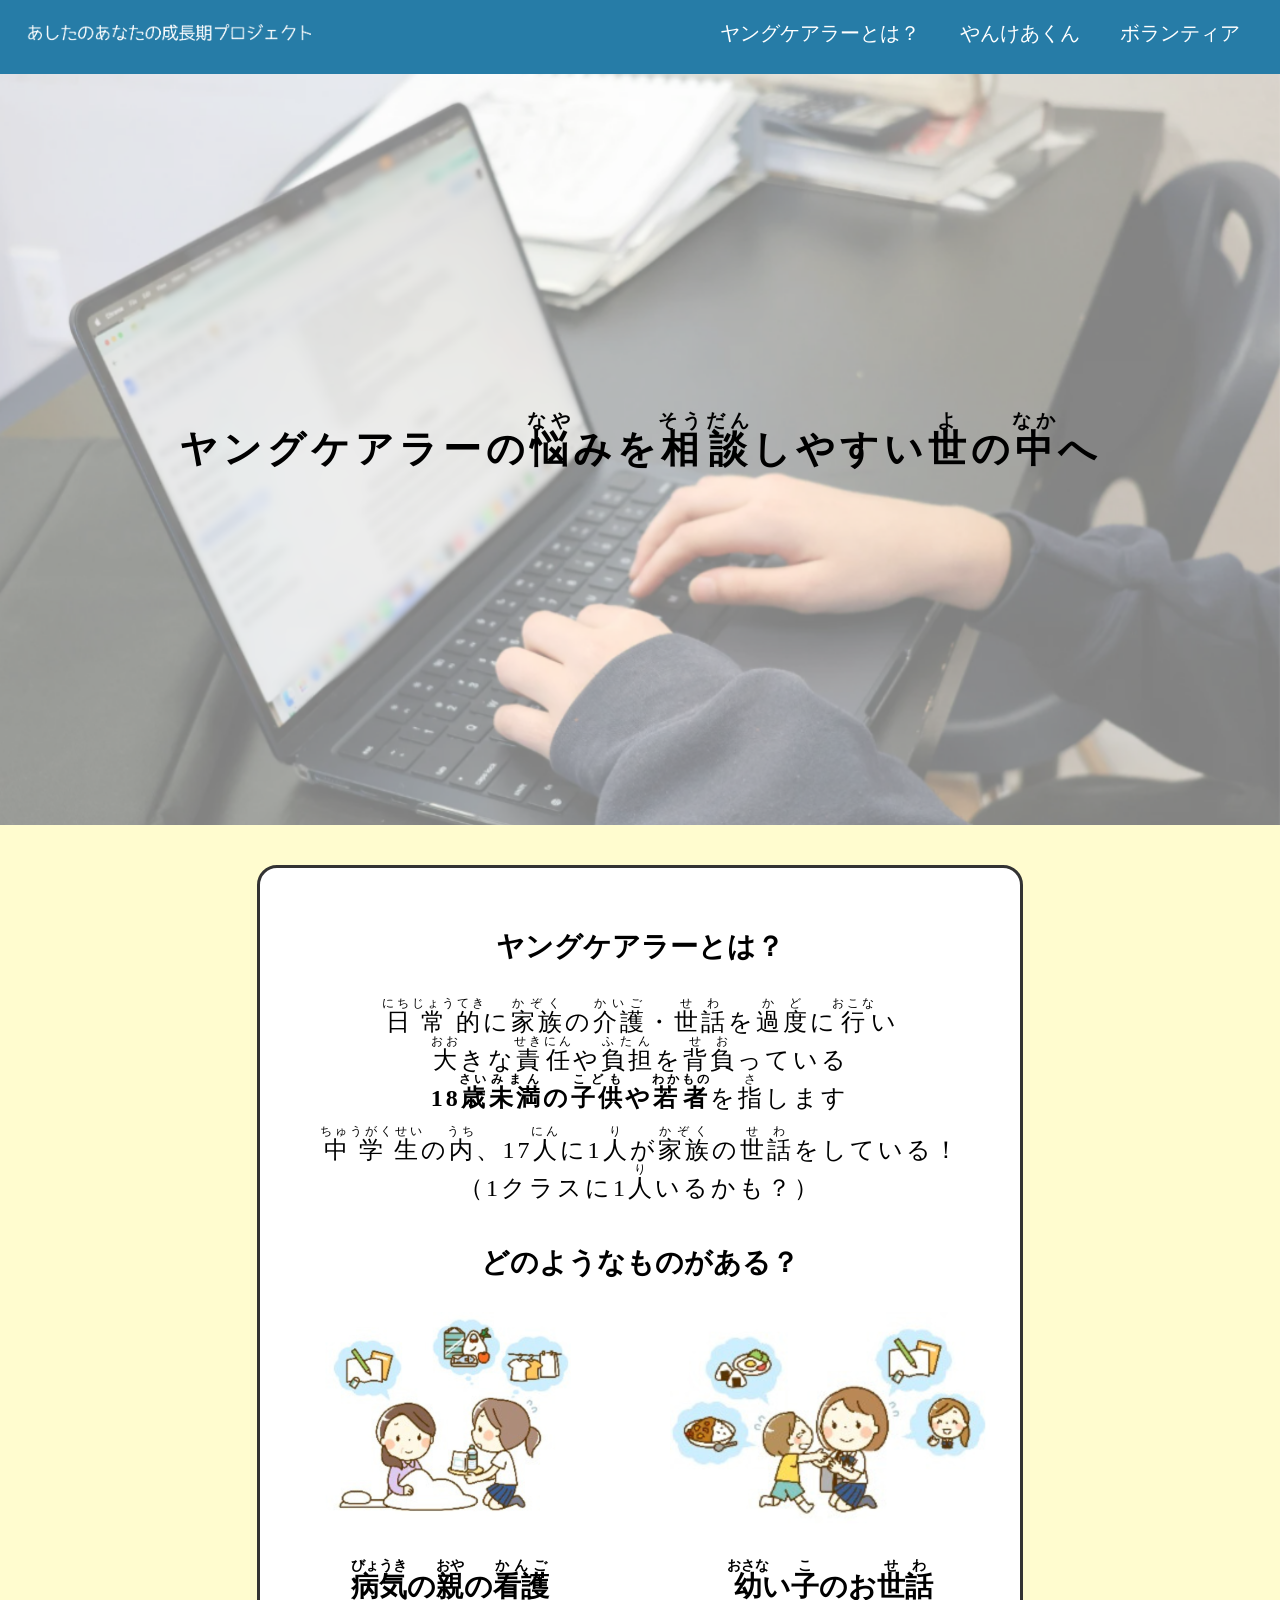
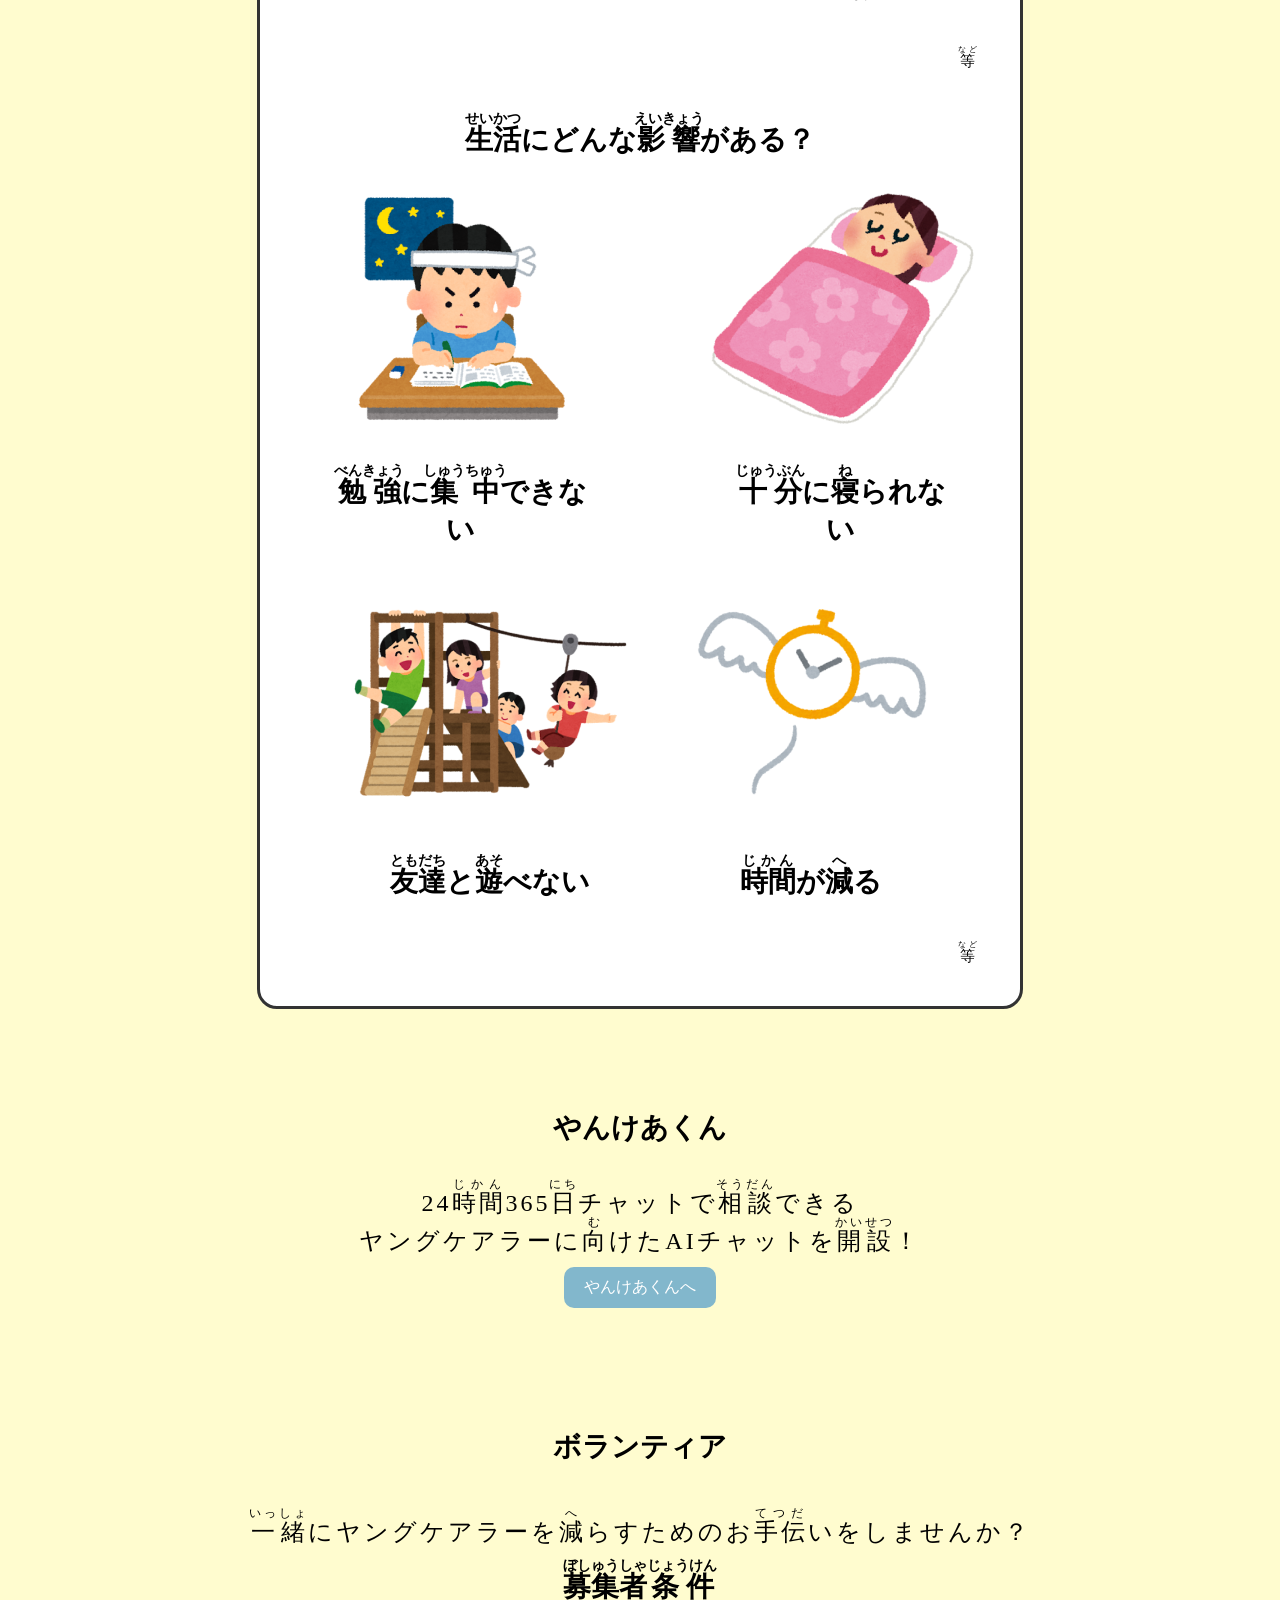
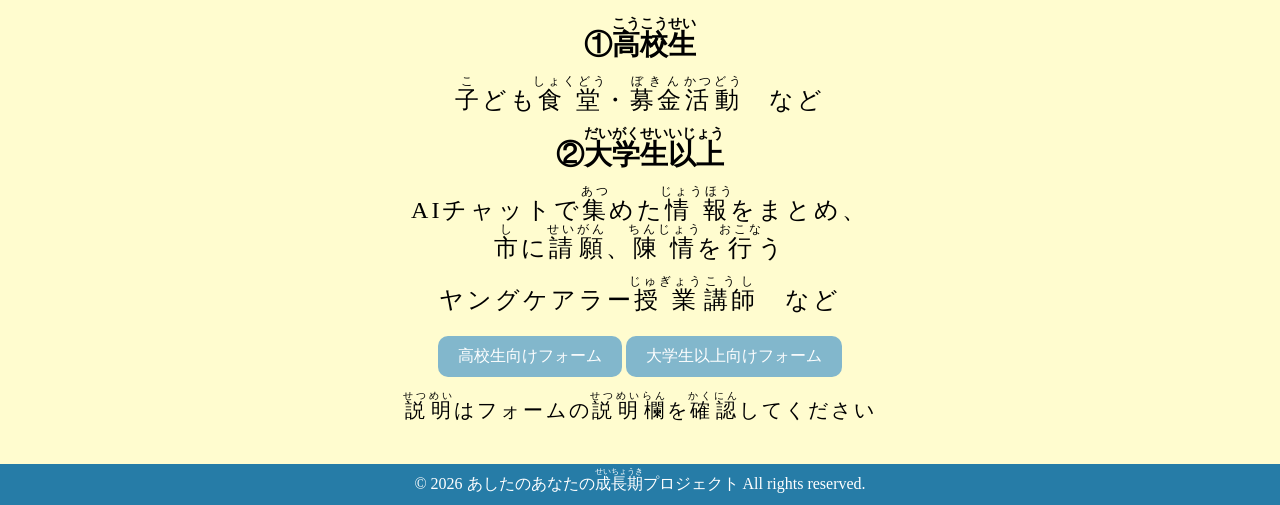
==== commit bdb9a634: "発表前最終更新" ====
--- a/index.html
+++ b/index.html
@@ -5,7 +5,6 @@
   <meta name = "viewport" content = "width=device-width, initial-scale=1.0">
   <title>YC</title>
   <link rel = "stylesheet" href = "style.css">
-  <meta name="viewport" content="width=device-width, initial-scale=1.0">
 </head>
 
 <body>
@@ -53,37 +52,37 @@
       </div>
     </div>
 
-    <p class = "tag">等</p>
+    <p class = "tag"><ruby><rb>等</rb><rp>(</rp><rt>など</rt><rp>)</rp></ruby></p>
 
     <div class = "一例">
-      <h2>生活にどんな影響がある？</h2>
+      <h2><ruby><rb>生活</rb><rp>(</rp><rt>せいかつ</rt><rp>)</rp></ruby>にどんな<ruby><rb>影響</rb><rp>(</rp><rt>えいきょう</rt><rp>)</rp></ruby>がある？</h2>
     </div>
 
     <div class = "image">
       <div class = "box">
         <img src = "study.png">
-        <h2>勉強に集中できない</h2>
+        <h2><ruby><rb>勉強</rb><rp>(</rp><rt>べんきょう</rt><rp>)</rp></ruby>に<ruby><rb>集中</rb><rp>(</rp><rt>しゅうちゅう</rt><rp>)</rp></ruby>できない</h2>
       </div>
 
       <div class = "box">
         <img src = "sleep.png">
-        <h2>十分に寝られない</h2>
+        <h2><ruby><rb>十分</rb><rp>(</rp><rt>じゅうぶん</rt><rp>)</rp></ruby>に<ruby><rb>寝</rb><rp>(</rp><rt>ね</rt><rp>)</rp></ruby>られない</h2>
       </div>
     </div>
 
     <div class = "image">
       <div class = "box">
         <img src = "play.png">
-        <h2>友達と遊べない</h2>
+        <h2><ruby><rb>友達</rb><rp>(</rp><rt>ともだち</rt><rp>)</rp></ruby>と<ruby><rb>遊</rb><rp>(</rp><rt>あそ</rt><rp>)</rp></ruby>べない</h2>
       </div>
     
       <div class = "box">
         <img src = "time.png">
-        <h2>時間が減る</h2>
+        <h2><ruby><rb>時間</rb><rp>(</rp><rt>じかん</rt><rp>)</rp></ruby>が<ruby><rb>減</rb><rp>(</rp><rt>へ</rt><rp>)</rp></ruby>る</h2>
       </div>
     </div>
 
-    <p class = "tag">等</p>
+    <p class = "tag"><ruby><rb>等</rb><rp>(</rp><rt>など</rt><rp>)</rp></ruby></p>
   </div>
 
 
@@ -91,33 +90,33 @@
 
   <div id = "やんけあくん">
     <h2>やんけあくん</h2>
-    <p>24時間365日チャットで相談できる
+    <p>24<ruby><rb>時間</rb><rp>(</rp><rt>じかん</rt><rp>)</rp></ruby>365<ruby><rb>日</rb><rp>(</rp><rt>にち</rt><rp>)</rp></ruby>チャットで<ruby><rb>相談</rb><rp>(</rp><rt>そうだん</rt><rp>)</rp></ruby>できる
       <br>
-      ヤングケアラーに向けたAIチャットを開設！
+      ヤングケアラーに<ruby><rb>向</rb><rp>(</rp><rt>む</rt><rp>)</rp></ruby>けたAIチャットを<ruby><rb>開設</rb><rp>(</rp><rt>かいせつ</rt><rp>)</rp></ruby>！
     </p>
     <a href = "https://projectn-shizuoka.github.io/YC/AI" class = "btn">やんけあくんへ</a>
   </div>
 
   <div id = "ボランティア">
     <h2>ボランティア</h2>
-    <p>一緒にヤングケアラーを減らすためのお手伝いをしませんか？</p>
-    <h3>募集者条件</h3>
+    <p><ruby><rb>一緒</rb><rp>(</rp><rt>いっしょ</rt><rp>)</rp></ruby>にヤングケアラーを<ruby><rb>減</rb><rp>(</rp><rt>へ</rt><rp>)</rp></ruby>らすためのお<ruby><rb>手伝</rb><rp>(</rp><rt>てつだ</rt><rp>)</rp></ruby>いをしませんか？</p>
+    <h3><ruby><rb>募集</rb><rp>(</rp><rt>ぼしゅう</rt><rp>)</rp></ruby><ruby><rb>者</rb><rp>(</rp><rt>しゃ</rt><rp>)</rp></ruby><ruby><rb>条件</rb><rp>(</rp><rt>じょうけん</rt><rp>)</rp></ruby></h3>
 
     <div class = "条件">
-      <h3>①高校生</h3>
-      <p>子ども食堂・募金活動　など</p>
+      <h3>①<ruby><rb>高校生</rb><rp>(</rp><rt>こうこうせい</rt><rp>)</rp></ruby></h3>
+      <p><ruby><rb>子</rb><rp>(</rp><rt>こ</rt><rp>)</rp></ruby>ども<ruby><rb>食堂</rb><rp>(</rp><rt>しょくどう</rt><rp>)</rp></ruby>・<ruby><rb>募金</rb><rp>(</rp><rt>ぼきん</rt><rp>)</rp></ruby><ruby><rb>活動</rb><rp>(</rp><rt>かつどう</rt><rp>)</rp></ruby>　など</p>
     </div>
 
     <div class = "条件">
-      <h3>②大学生以上</h3>
-      <p>AIチャットで集めた情報をまとめ、<br>市に請願、陳情を行う</p>
-      <p>ヤングケアラー授業講師　など</p>
+      <h3>②<ruby><rb>大学生</rb><rp>(</rp><rt>だいがくせい</rt><rp>)</rp></ruby><ruby><rb>以上</rb><rp>(</rp><rt>いじょう</rt><rp>)</rp></ruby></h3>
+      <p>AIチャットで<ruby><rb>集</rb><rp>(</rp><rt>あつ</rt><rp>)</rp></ruby>めた<ruby><rb>情報</rb><rp>(</rp><rt>じょうほう</rt><rp>)</rp></ruby>をまとめ、<br><ruby><rb>市</rb><rp>(</rp><rt>し</rt><rp>)</rp></ruby>に<ruby><rb>請願</rb><rp>(</rp><rt>せいがん</rt><rp>)</rp></ruby>、<ruby><rb>陳情</rb><rp>(</rp><rt>ちんじょう</rt><rp>)</rp></ruby>を<ruby><rb>行</rb><rp>(</rp><rt>おこな</rt><rp>)</rp></ruby>う</p>
+      <p>ヤングケアラー<ruby><rb>授業</rb><rp>(</rp><rt>じゅぎょう</rt><rp>)</rp></ruby><ruby><rb>講師</rb><rp>(</rp><rt>こうし</rt><rp>)</rp></ruby>　など</p>
     </div>
 
     <a href = "https://docs.google.com/forms/d/e/1FAIpQLSfSboiYkQoDjA2jQTPBDQE5GX3nKRKYoiOXiu_vukmJs43rTQ/viewform?usp=publish-editor" class = "push">高校生向けフォーム</a>
     <a href = "https://docs.google.com/forms/d/e/1FAIpQLScYDPjGBDAaTPzCqqTIodKEYMm9psNmknJYxz3lgyFinwPcyQ/viewform?usp=publish-editor" class = "push">大学生以上向けフォーム</a>
     <p class = "caution">
-      説明はフォームの説明欄を確認してください
+      <ruby><rb>説明</rb><rp>(</rp><rt>せつめい</rt><rp>)</rp></ruby>はフォームの<ruby><rb>説明</rb><rp>(</rp><rt>せつめい</rt><rp>)</rp></ruby><ruby><rb>欄</rb><rp>(</rp><rt>らん</rt><rp>)</rp></ruby>を<ruby><rb>確認</rb><rp>(</rp><rt>かくにん</rt><rp>)</rp></ruby>してください
     </p>
     
   </div>
@@ -125,7 +124,7 @@
   <div></div>
 
   <footer>
-    &copy; 2026 あしたのあなたの成長期プロジェクト All rights reserved.
+    &copy; 2026 あしたのあなたの<ruby><rb>成長期</rb><rp>(</rp><rt>せいちょうき</rt><rp>)</rp></ruby>プロジェクト All rights reserved.
   </footer>
 </body>
 </html>
--- a/style.css
+++ b/style.css
@@ -27,7 +27,7 @@
 }
 
 header ul li a:hover {
-  color: #7BC3D1
+  color: #7BC3D1;
 }
 
 header img{
@@ -57,7 +57,7 @@
   margin: 40px auto;
 }
 
-.人数 {
+#人数 {
   font-size: 20px;
 }
 
@@ -108,39 +108,40 @@
   border-radius: 10px;
   margin: 10px auto;
   transition: 0.3s;
-
 }
 
 .push:hover {
   background: #4f8cad;
 }
 
+#やんけあくん {
+  padding: 30px 20px;
+}
 
-.ボランティア {
+#ボランティア {
   text-align: center;
-  padding: 60px 20px;
+  padding: 30px 20px;
   margin-top: 30px;
 }
 
-.ボランティア h2 {
-  font-size: 40px;
+#ボランティア h2 {
   margin-bottom: 40px;
 }
 
-.ボランティア h3 {
-  margin-bottom: 40px;
+#ボランティア h3 {
+  margin-bottom: 10px;
 }
 
-.条件 {
+#条件 {
   margin-bottom: 20px;
 }
 
-.条件 h3 {
+#条件 h3 {
   font-size: 28px;
   margin-bottom: 10px;
 }
 
-.条件 p {
+#条件 p {
   font-size: 20px;
   line-height: 1.8;
 }
@@ -153,10 +154,11 @@
 p {
   font-size: clamp(15px, 2.5vw, 24px);
   letter-spacing: 3px;
+  padding: 10px;
 }
 
 h2 {
-  font-size: clamp(22px, 3vw, 30px);
+  font-size: clamp(20px, 3vw, 28px);
   margin: 30px;
 }
 
